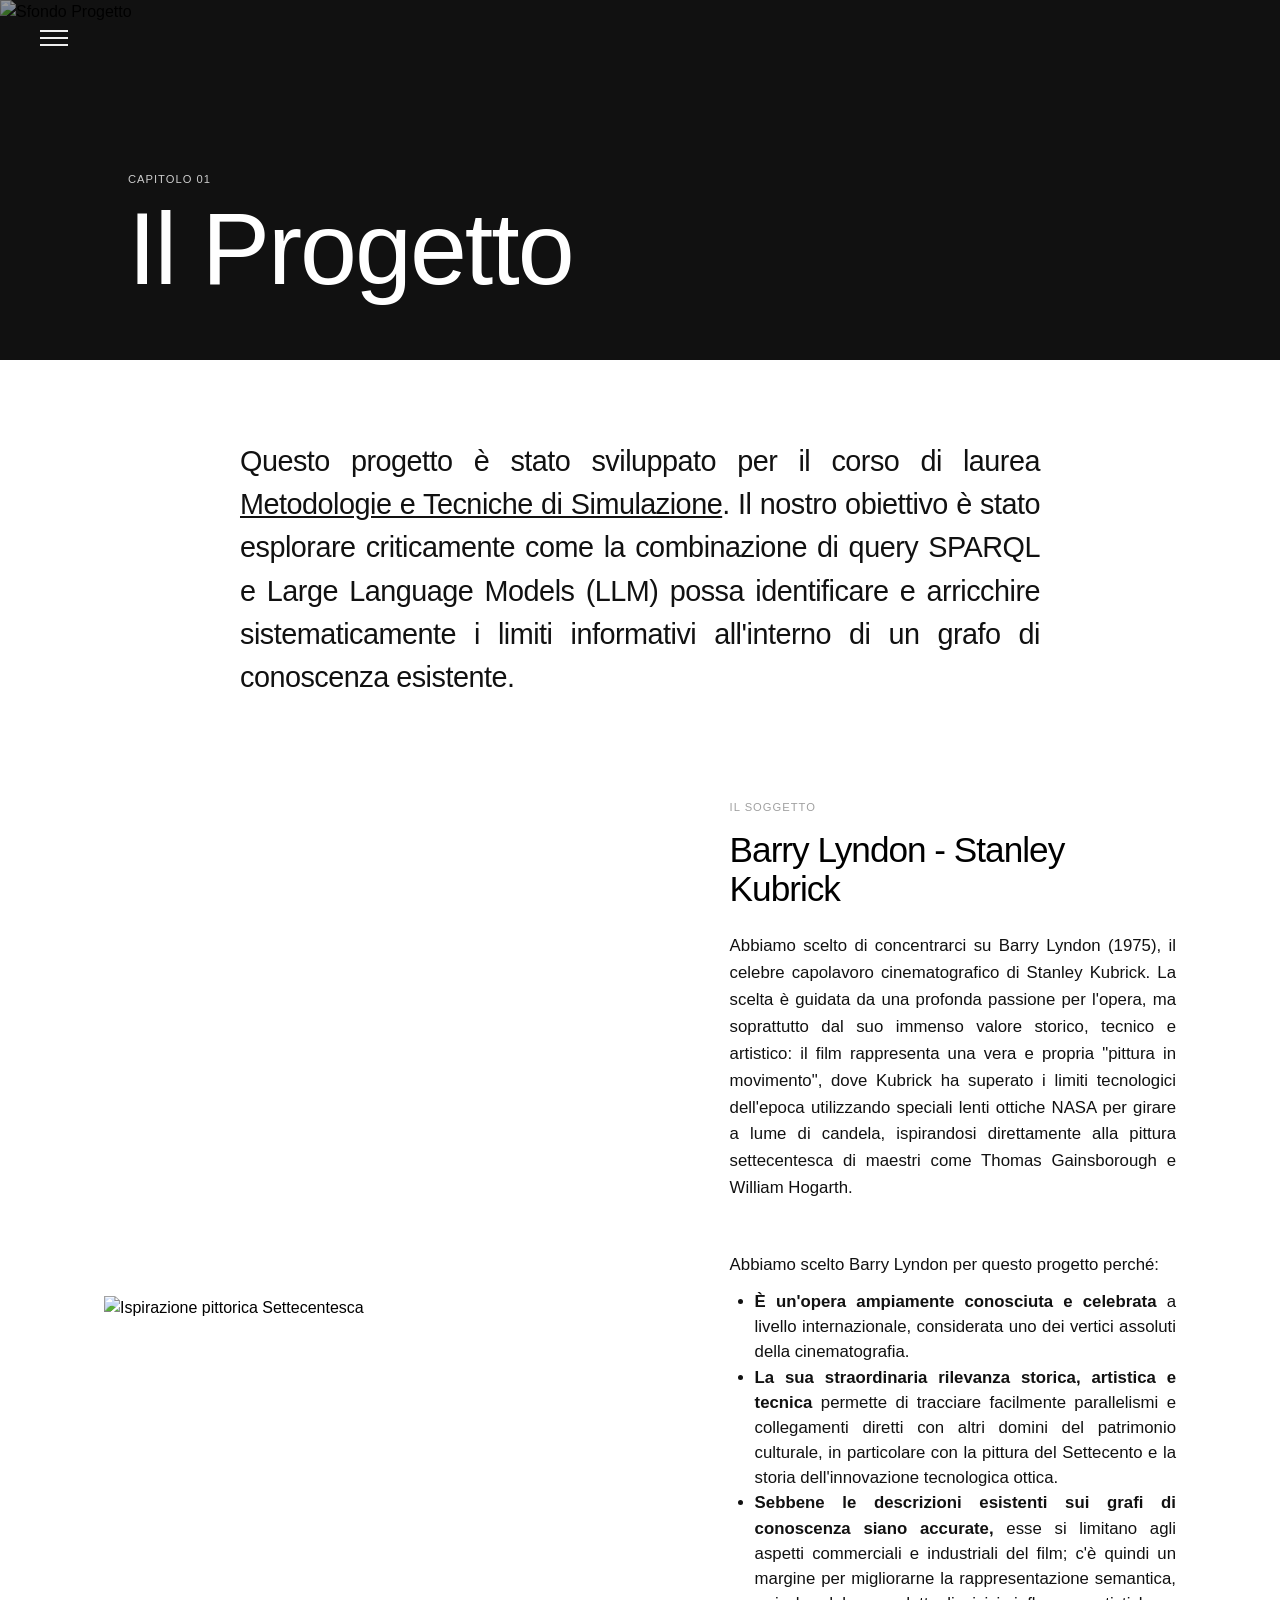
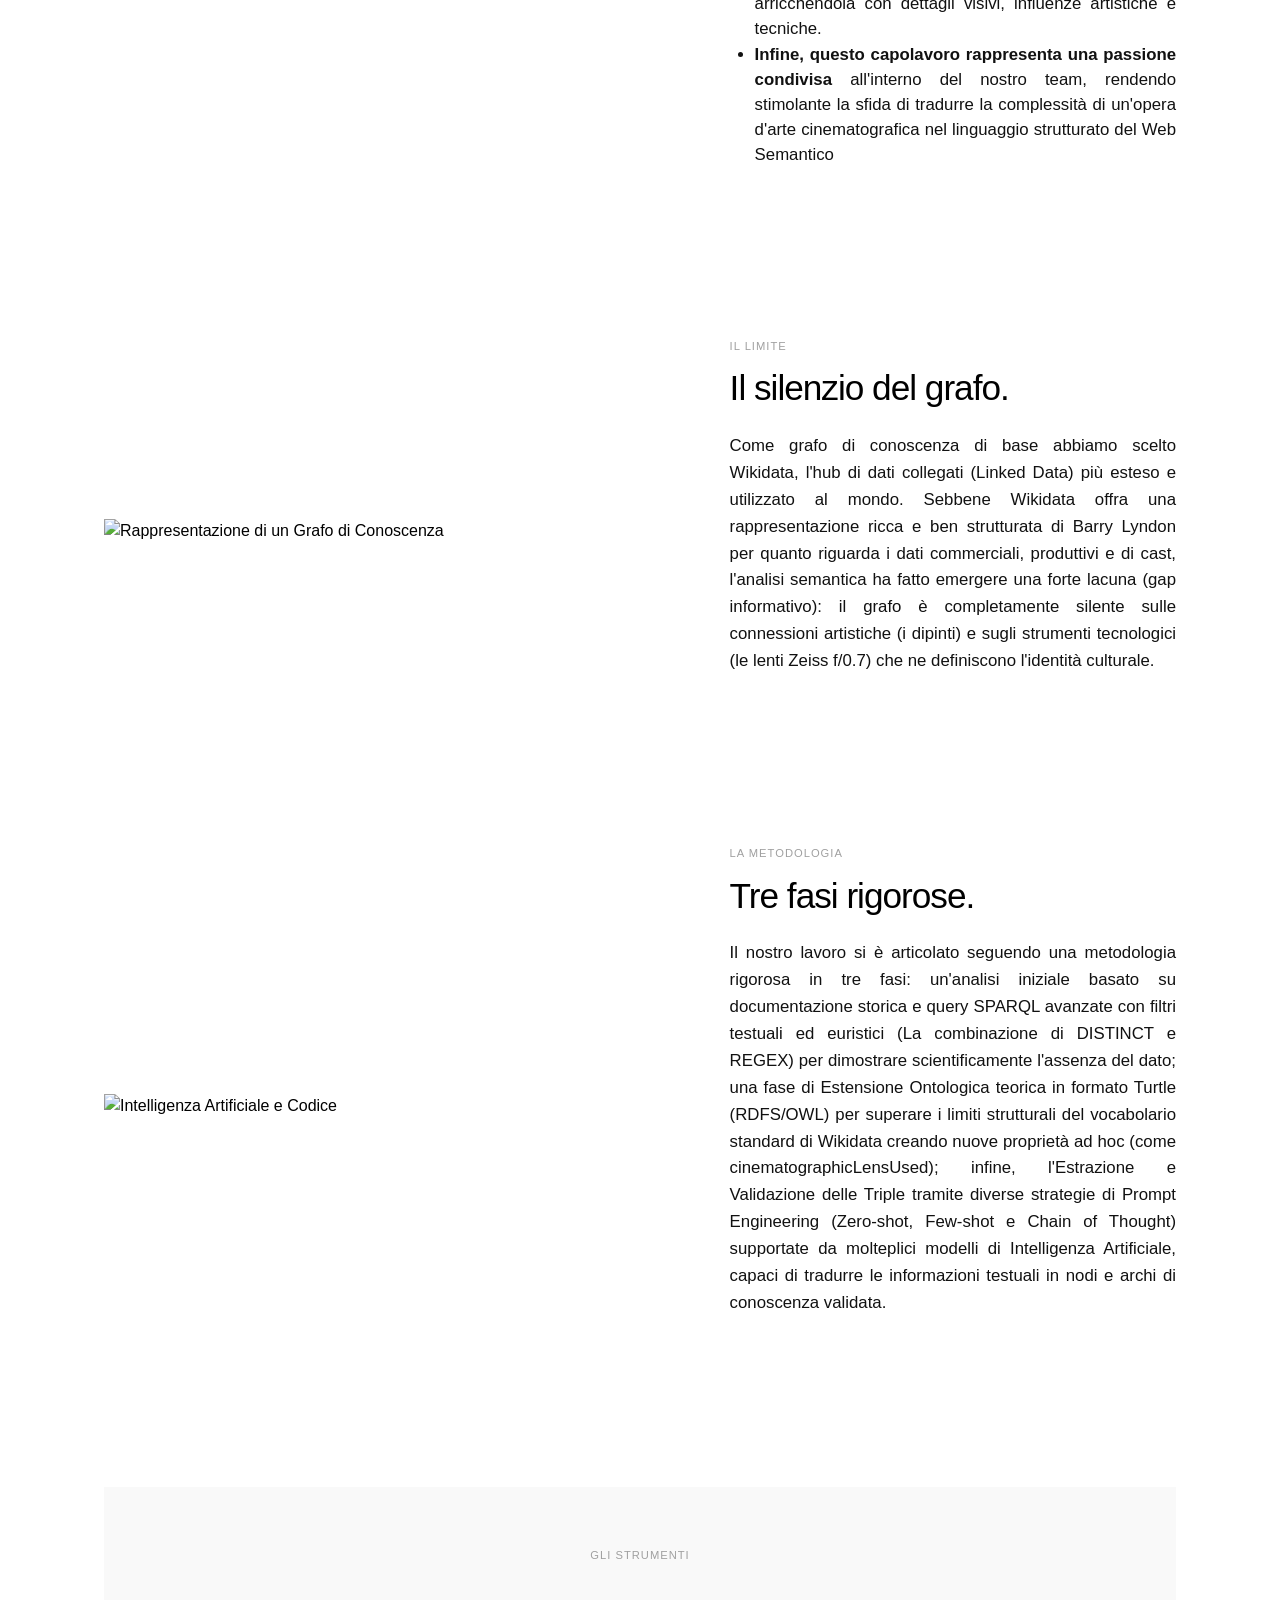
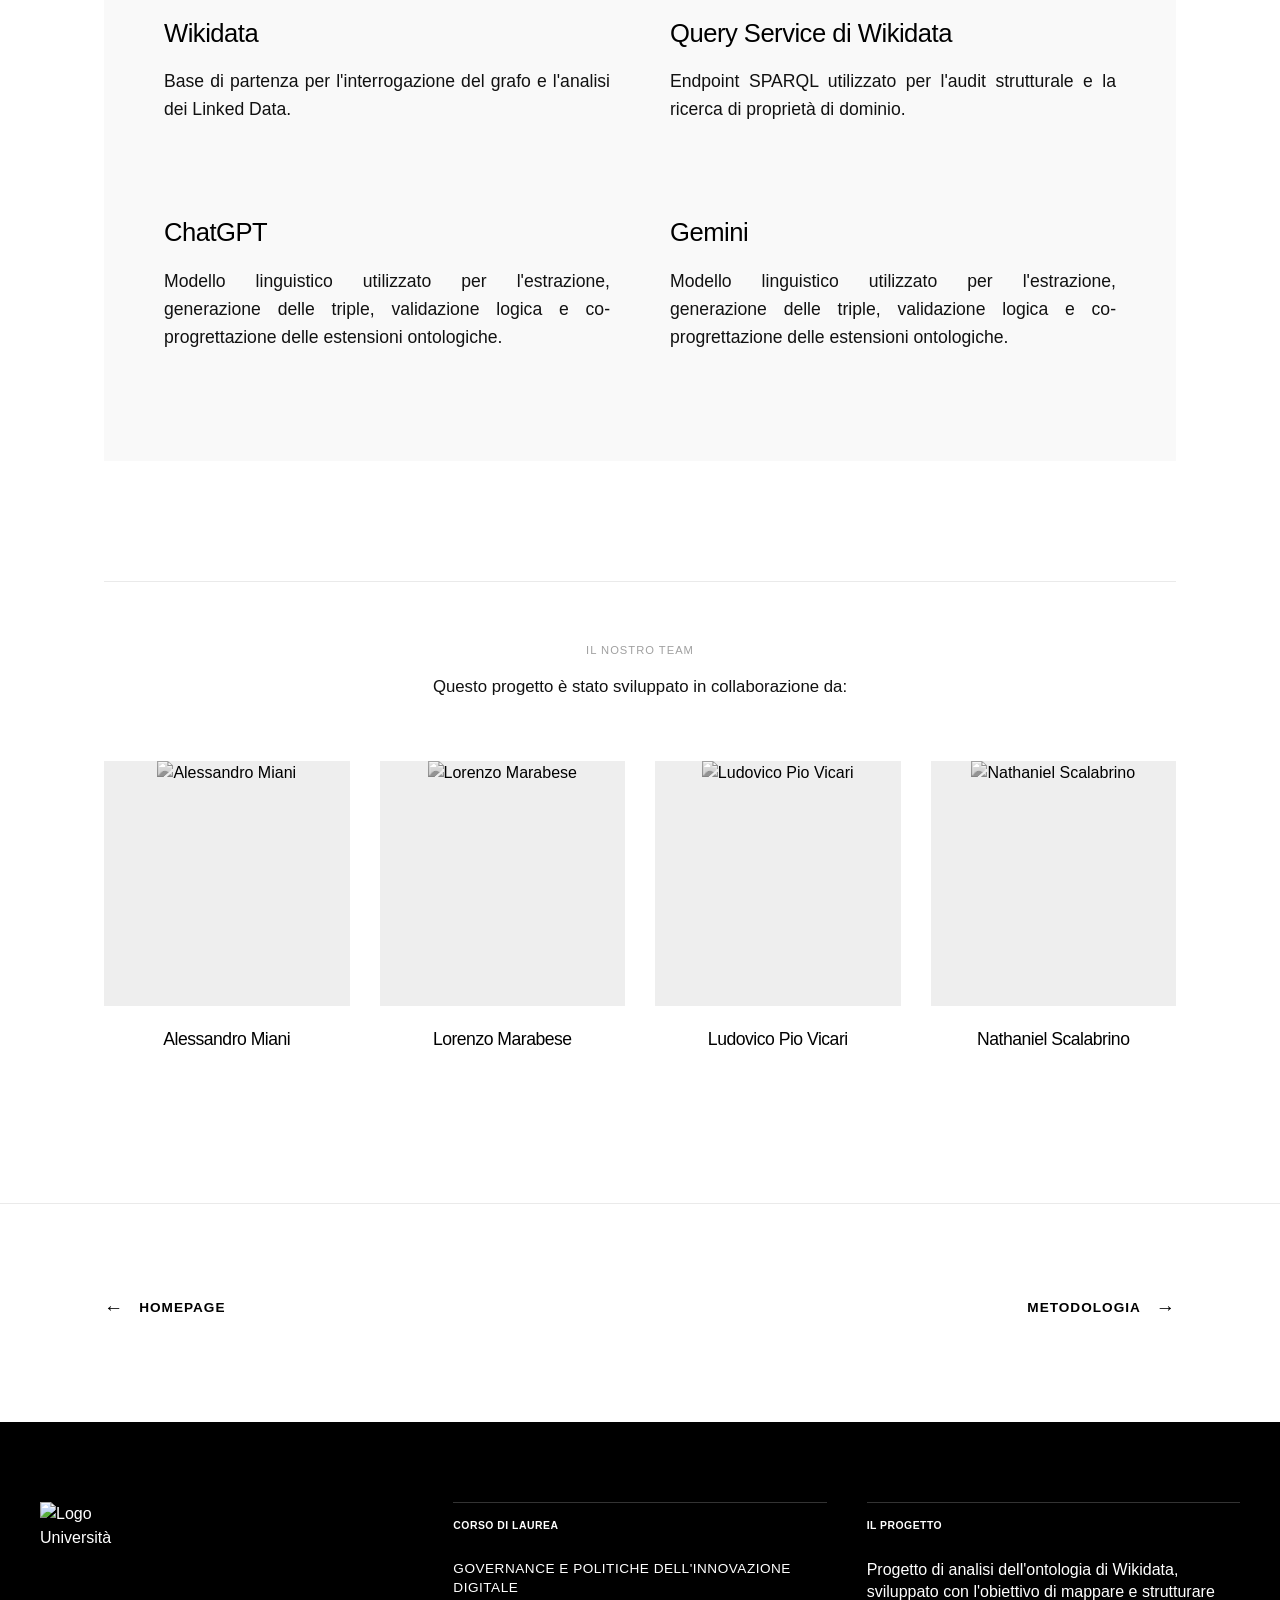
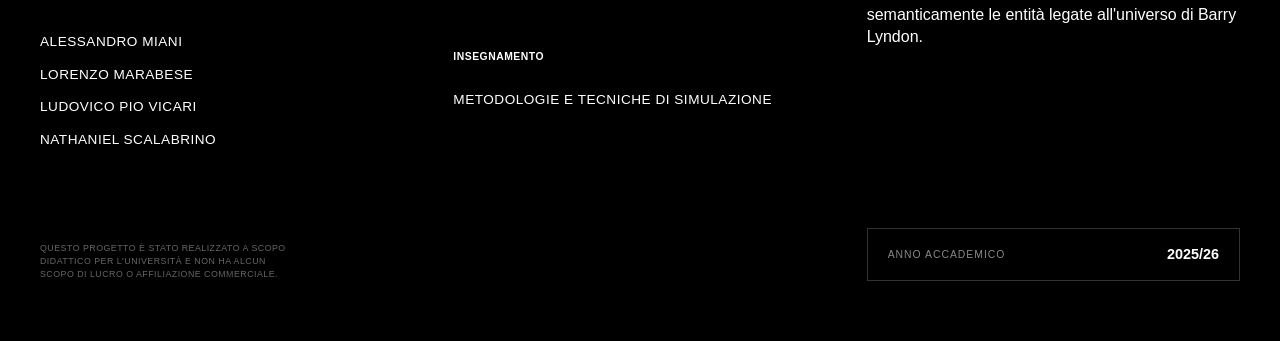
==== il-progetto.html @ 14cf61d0 "Add files via upload" ====
<!DOCTYPE html>
<html lang="it">
<head>
    <meta charset="UTF-8">
    <meta name="viewport" content="width=device-width, initial-scale=1.0">
    <title>Il Progetto - Barry Lyndon</title>
    <link rel="stylesheet" href="style.css">
</head>
<body>

    <header class="site-header">
        <button id="menu-toggle" class="menu-btn" aria-label="Apri Menu">
            <div class="hamburger">
                <span></span><span></span><span></span>
            </div>
            <span class="menu-text"></span>
        </button>
    </header>

    <div id="side-menu" class="side-nav">
        <nav>
            <ul>
                <li><a href="index.html">Home</a></li>
                <li><a href="il-progetto.html">Il Progetto</a></li>
                <li><a href="metodologia.html">Metodologia</a></li>
                <li><a href="estrazione.html">Estrazione dati con SPARQL</a></li>
                <li><a href="lacune.html">Individuazione Lacune</a></li>
                <li><a href="migliorie.html">Migliorie Proposte</a></li>
                <li><a href="llm.html">LLM - Prompt e Confronti</a></li>
                <li><a href="conclusioni.html">Sfide Affrontate</a></li>
            </ul>
        </nav>
    </div>
    <div id="menu-overlay" class="overlay"></div>

    <main class="editorial-page">
        
        <div class="title-banner fade-on-scroll">
            <img src="img/sfondo2.jpg" class="banner-img" alt="Sfondo Progetto">
            <div class="banner-overlay">
                <span class="label banner-label">CAPITOLO 01</span>
                <h1 class="banner-title">Il Progetto</h1>
            </div>
        </div>

        <div class="notes-wrapper">
            
            <div class="notes-text-center fade-on-scroll">
                <p class="synopsis-text lead-text">
                    Questo progetto è stato sviluppato per il corso di laurea <u>Metodologie e Tecniche di Simulazione</u>. Il nostro obiettivo è stato esplorare criticamente come la combinazione di query SPARQL e Large Language Models (LLM) possa identificare e arricchire sistematicamente i limiti informativi all'interno di un grafo di conoscenza esistente.
                </p>
            </div>

            <div class="notes-grid fade-on-scroll">
                <div class="notes-media">
                    <img src="img/cover1.jpg" alt="Ispirazione pittorica Settecentesca">
                </div>
                <div class="notes-text">
                    <span class="label">IL SOGGETTO</span>
                    <h2 class="notes-heading">Barry Lyndon - Stanley Kubrick</h2>
                    <p class="synopsis-text">
                        Abbiamo scelto di concentrarci su Barry Lyndon (1975), il celebre capolavoro cinematografico di Stanley Kubrick. La scelta è guidata da una profonda passione per l'opera, ma soprattutto dal suo immenso valore storico, tecnico e artistico: il film rappresenta una vera e propria "pittura in movimento", dove Kubrick ha superato i limiti tecnologici dell'epoca utilizzando speciali lenti ottiche NASA per girare a lume di candela, ispirandosi direttamente alla pittura settecentesca di maestri come Thomas Gainsborough e William Hogarth.
                    </p>
                    
                    <p class="synopsis-text" style="margin-top: 30px; margin-bottom: 0;">
                        Abbiamo scelto Barry Lyndon per questo progetto perché:
                    </p>
                    <div class="synopsis-text">
                        <ul style="padding-left: 25px; margin-top: 10px;">
                            <li style="margin-bottom: 0px;"><strong>È un'opera ampiamente conosciuta e celebrata</strong> a livello internazionale, considerata uno dei vertici assoluti della cinematografia.</li>
                            <li style="margin-bottom: 0px;"><strong>La sua straordinaria rilevanza storica, artistica e tecnica</strong> permette di tracciare facilmente parallelismi e collegamenti diretti con altri domini del patrimonio culturale, in particolare con la pittura del Settecento e la storia dell'innovazione tecnologica ottica.</li>
                            
                            <li style="margin-bottom: 0px;"><strong>Sebbene le descrizioni esistenti sui grafi di conoscenza siano accurate,</strong> esse si limitano agli aspetti commerciali e industriali del film; c'è quindi un margine per migliorarne la rappresentazione semantica, arricchendola con dettagli visivi, influenze artistiche e tecniche.</li>
                            
                            <li style="margin-bottom: 0;"><strong>Infine, questo capolavoro rappresenta una passione condivisa</strong> all'interno del nostro team, rendendo stimolante la sfida di tradurre la complessità di un'opera d'arte cinematografica nel linguaggio strutturato del Web Semantico</li>
                        </ul>
                    </div>
                </div>
            </div>

            <div class="notes-grid inverted fade-on-scroll">
                <div class="notes-text">
                    <span class="label">IL LIMITE</span>
                    <h2 class="notes-heading">Il silenzio del grafo.</h2>
                    <p class="synopsis-text">
                        Come grafo di conoscenza di base abbiamo scelto Wikidata, l'hub di dati collegati (Linked Data) più esteso e utilizzato al mondo. Sebbene Wikidata offra una rappresentazione ricca e ben strutturata di Barry Lyndon per quanto riguarda i dati commerciali, produttivi e di cast, l'analisi semantica ha fatto emergere una forte lacuna (gap informativo): il grafo è completamente silente sulle connessioni artistiche (i dipinti) e sugli strumenti tecnologici (le lenti Zeiss f/0.7) che ne definiscono l'identità culturale.
                    </p>
                </div>
                <div class="notes-media">
                    <img src="img/img5.jpg" alt="Rappresentazione di un Grafo di Conoscenza">
                </div>
            </div>

            <div class="notes-grid fade-on-scroll">
                <div class="notes-media">
                    <img src="img/img7.jpg" alt="Intelligenza Artificiale e Codice">
                </div>
                <div class="notes-text">
                    <span class="label">LA METODOLOGIA</span>
                    <h2 class="notes-heading">Tre fasi rigorose.</h2>
                    <p class="synopsis-text">
                        Il nostro lavoro si è articolato seguendo una metodologia rigorosa in tre fasi: un'analisi iniziale basato su documentazione storica e query SPARQL avanzate con filtri testuali ed euristici (La combinazione di DISTINCT e REGEX) per dimostrare scientificamente l'assenza del dato; una fase di Estensione Ontologica teorica in formato Turtle (RDFS/OWL) per superare i limiti strutturali del vocabolario standard di Wikidata creando nuove proprietà ad hoc (come cinematographicLensUsed); infine, l'Estrazione e Validazione delle Triple tramite diverse strategie di Prompt Engineering (Zero-shot, Few-shot e Chain of Thought) supportate da molteplici modelli di Intelligenza Artificiale, capaci di tradurre le informazioni testuali in nodi e archi di conoscenza validata.
                    </p>
                </div>
            </div>

            <div class="tools-section fade-on-scroll">
                <span class="label" style="text-align: center;">GLI STRUMENTI</span>
                <div class="tools-grid">
                    <div class="tool-item">
                        <h3 class="tool-title">Wikidata</h3>
                        <p class="synopsis-text" style="font-size: 1.1rem;">Base di partenza per l'interrogazione del grafo e l'analisi dei Linked Data.</p>
                    </div>
                    <div class="tool-item">
                        <h3 class="tool-title">Query Service di Wikidata</h3>
                        <p class="synopsis-text" style="font-size: 1.1rem;">Endpoint SPARQL utilizzato per l'audit strutturale e la ricerca di proprietà di dominio.</p>
                    </div>
                    <div class="tool-item">
                        <h3 class="tool-title">ChatGPT</h3>
                        <p class="synopsis-text" style="font-size: 1.1rem;">Modello linguistico utilizzato per l'estrazione, generazione delle triple, validazione logica e co-progrettazione delle estensioni ontologiche. </p>
                    </div>
                    <div class="tool-item">
                        <h3 class="tool-title">Gemini</h3>
                        <p class="synopsis-text" style="font-size: 1.1rem;">Modello linguistico utilizzato per l'estrazione, generazione delle triple, validazione logica e co-progrettazione delle estensioni ontologiche.</p>
                    </div>
                </div>
            </div>

            <div class="team-section fade-on-scroll">
                <hr class="divider" style="margin-bottom: 60px;">
                <span class="label" style="text-align: center;">IL NOSTRO TEAM</span>
                <p class="synopsis-text" style="text-align: center; margin-bottom: 60px;">Questo progetto è stato sviluppato in collaborazione da:</p>
                
                <div class="team-grid">
                    <div class="team-member">
                        <div class="member-img-wrapper">
                            <img src="img/faccia1.jpg" alt="Alessandro Miani">
                        </div>
                        <h4 class="member-name">Alessandro Miani</h4>
                    </div>
                    
                    <div class="team-member">
                        <div class="member-img-wrapper">
                            <img src="img/faccia2.jpg" alt="Lorenzo Marabese">
                        </div>
                        <h4 class="member-name">Lorenzo Marabese</h4>
                    </div>

                    <div class="team-member">
                        <div class="member-img-wrapper">
                            <img src="img/faccia3.jpg" alt="Ludovico Pio Vicari">
                        </div>
                        <h4 class="member-name">Ludovico Pio Vicari</h4>
                    </div>

                    <div class="team-member">
                        <div class="member-img-wrapper">
                            <img src="img/faccia4.jpg" alt="Nathaniel Scalabrino">
                        </div>
                        <h4 class="member-name">Nathaniel Scalabrino</h4>
                    </div>
                </div>
            </div>

        </div> <hr class="divider">
        <div class="pagination-container fade-on-scroll" style="max-width: 1200px; margin: 0 auto; padding: 40px 5%;">
            <a href="index.html" class="nav-btn prev-btn">
                <span class="arrow">&#8592;</span> HOMEPAGE
            </a>
            <a href="metodologia.html" class="nav-btn next-btn">
                METODOLOGIA <span class="arrow">&#8594;</span>
            </a>
        </div>
    </main>

    <footer class="site-footer">
        <div class="footer-container">
            
            <div class="footer-col col-names">
                
                <img src="img/logo2.png" alt="Logo Università" class="footer-logo">
                <ul class="footer-list">
                    <li>Alessandro Miani </li>
                    <li>Lorenzo Marabese</li>
                    <li>Ludovico Pio Vicari</li>
                    <li>Nathaniel Scalabrino</li>
                </ul>
                
                <div class="footer-legal">
                    QUESTO PROGETTO È STATO REALIZZATO A SCOPO<br>
                    DIDATTICO PER L'UNIVERSITÀ E NON HA ALCUN<br>
                    SCOPO DI LUCRO O AFFILIAZIONE COMMERCIALE.
                </div>
            </div>

            <div class="footer-col bordered-col">
                <span class="footer-label">CORSO DI LAUREA</span>
                <ul class="footer-list secondary-list">
                    <li>GOVERNANCE E POLITICHE DELL'INNOVAZIONE DIGITALE</li>
                </ul>
                
                <div class="footer-spacer"></div>

                <span class="footer-label">INSEGNAMENTO</span>
                <ul class="footer-list secondary-list">
                    <li>METODOLOGIE E TECNICHE DI SIMULAZIONE</li>
                </ul>
            </div>

            <div class="footer-col bordered-col">
                <span class="footer-label">IL PROGETTO</span>
                <p class="footer-text">
                    Progetto di analisi dell'ontologia di Wikidata, sviluppato con l'obiettivo di mappare e strutturare semanticamente le entità legate all'universo di Barry Lyndon.
                </p>
                
                <div class="year-box">
                    <span class="year-label">ANNO ACCADEMICO</span>
                    <span class="year-value">2025/26</span>
                </div>
            </div>

        </div>
    </footer>

    <script src="script.js"></script>
</body>
</html>
---- style.css ----
/* Reset e Base */
* {
    margin: 0;
    padding: 0;
    box-sizing: border-box;
}

body {
    font-family: 'Helvetica Neue', Helvetica, Arial, sans-serif;
    background-color: #ffffff;
    color: #000000;
    line-height: 1.5;
    overflow-x: hidden;
}

/* Header & Menu Button */
.site-header {
    position: fixed;
    top: 0;
    left: 0; /* Posizionato a sinistra */
    width: 100%;
    padding: 30px 40px;
    display: flex;
    justify-content: flex-start; /* Allinea a sinistra */
    align-items: center;
    z-index: 1000;
    mix-blend-mode: difference; /* Rende il menù leggibile sopra l'immagine (diventa bianco/nero a contrasto) */
}

/* Stile Bottone Menu */
.menu-btn {
    background: none;
    border: none;
    cursor: pointer;
    display: flex;
    align-items: center;
    gap: 12px;
    color: #fff;
    z-index: 1001;
    font-family: inherit;
}

.menu-text {
    font-size: 0.95rem;
    font-weight: 600;
    letter-spacing: 0.5px;
    text-transform: uppercase;
}

.hamburger {
    display: flex;
    flex-direction: column;
    gap: 5px;
}

.hamburger span {
    display: block;
    width: 28px;
    height: 2px;
    background-color: #fff;
    transition: 0.3s ease;
}

/* Menu Animato Attivo - Trasforma in X e cambia colore */
.menu-btn.active .hamburger span:nth-child(1) {
    transform: translateY(7px) rotate(45deg);
}
.menu-btn.active .hamburger span:nth-child(2) {
    opacity: 0;
}
.menu-btn.active .hamburger span:nth-child(3) {
    transform: translateY(-7px) rotate(-45deg);
}

.menu-close-btn {
    background: none;
    border: none;
    color: #ffffff;
    font-size: 0.75rem;
    font-weight: 500;
    letter-spacing: 1.5px;
    display: flex;
    align-items: center;
    gap: 15px;
    cursor: pointer;
    margin-bottom: 60px; /* Spazio tra il bottone e i link */
    padding: 0;
}

.x-icon {
    font-size: 1.5rem;
    font-weight: 200; /* Icona sottile */
}

/* Navigazione Laterale (Sidebar Animata da Sinistra) */
.side-nav {
    position: fixed;
    top: 0;
    left: -100%; /* Partiamo da fuori schermo a sinistra */
    width: 600px; /* Un po' più largo per ospitare il testo grande */
    max-width: 100%;
    height: 100vh;
    background-color: #000000; /* Sfondo Nero */
    z-index: 999;
    padding: 60px 50px;
    transition: left 0.5s cubic-bezier(0.77, 0, 0.175, 1);
    display: flex;
    flex-direction: column;
}

.side-nav.open {
    left: 0;
}

.side-nav ul {
    list-style: none;
    padding: 0;
    margin: 0;
}

/* Testo Gigante del Menù */
.side-nav li {
    margin-bottom: 0px; /* Nessun margine, testi attaccati */
}

.side-nav a {
    color: #ffffff;
    text-decoration: none;
    font-size: clamp(2rem, 5vw, 4rem); /* Testo enorme che si adatta allo schermo */
    font-weight: 500;
    line-height: 1.05; /* Interlinea strettissima */
    letter-spacing: -2px; /* Lettere molto vicine */
    transition: color 0.3s;
    display: block;
}

.side-nav a:hover {
    color: #555555; /* Diventa grigio al passaggio del mouse */
}

.overlay {
    position: fixed;
    top: 0;
    left: 0;
    width: 100%;
    height: 100vh;
    background: rgba(0,0,0,0.4);
    z-index: 998;
    opacity: 0;
    visibility: hidden;
    transition: opacity 0.4s ease;
}

.overlay.active {
    opacity: 1;
    visibility: visible;
}

/* Hero Section (Ridotta all'85% per far intravedere il contenuto sotto) */
.hero {
    position: relative;
    width: 100%;
    height: 85vh; /* NON a schermo intero */
    background-color: #111; /* Sfondo scuro temporaneo in caso di caricamento img */
}

.hero img {
    width: 100%;
    height: 100%;
    object-fit: cover;
    object-position: center;
    display: block;
}

/* Grande Titolo sull'Immagine */
.hero-title {
    position: absolute;
    bottom: 40px;
    left: 40px;
    color: #ffffff;
    font-size: clamp(3rem, 5vw, 5.5rem); /* Testo grande e responsivo */
    font-weight: 500;
    line-height: 1.05;
    letter-spacing: -1.5px;
    max-width: 800px;
    z-index: 10;
    text-shadow: 0 4px 12px rgba(0, 0, 0, 0.3); /* Leggera ombra per separarlo dall'immagine */
}

/* L'immagine di sfondo della Hero */
.hero-bg {
    width: 100%;
    height: 100%;
    object-fit: cover;
}

/* Contenitore Principale */
.content-wrapper {
    max-width: 100%; /* Prima era 1200px */
    padding: 100px 5%; /* Usa una percentuale per adattarsi ai monitor grandi */
    margin: 0;
}

/* Griglia layout */
.info-grid-top, .info-grid-bottom {
    display: flex;
    justify-content: space-between;
    gap: 60px; /* Previene che i testi si tocchino stringendo la finestra */
}

.column-left {
    width: 25%;
}

.column-right {
    width: 70%;
}

/* Tipografia specifica */
.label {
    display: block;
    font-size: 0.7rem;
    color: #a0a0a0; /* Grigio chiaro come A24 */
    text-transform: uppercase;
    letter-spacing: 1px;
    margin-bottom: 15px;
    font-weight: 500;
}

/* I titoli grandi (I nomi, l'anno, ecc.) */
.value {
    font-size: 2.8rem; /* Molto più grande */
    font-weight: 500;
    letter-spacing: -1.5px; /* Avvicina le lettere per un effetto più elegante */
    line-height: 1.15;
    margin-bottom: 60px;
    color: #000;
}

.empty-label-space {
    padding-top: 22px;
}

/* Divisore */
.divider {
    border: 0;
    height: 1px;
    background-color: #eaeaea;
    margin: 10px 0 50px 0;
}

/* Parte Inferiore */
.links-column a {
    display: block;
    color: #000;
    text-decoration: none;
    font-size: 0.75rem;
    font-weight: 600;
    text-transform: uppercase;
    margin-bottom: 12px;
    letter-spacing: 0.5px;
}

.links-column a:hover {
    text-decoration: underline;
}

.synopsis-text {
    font-size: 1.05rem;
    line-height: 1.6;
    margin-bottom: 50px;
    color: #111;
    text-align: justify;
}

.awards-block {
    margin-top: 30px;
}

.awards-text {
    font-size: 1.1rem;
    line-height: 1.5;
}

/* Responsive per schermi piccoli */
@media (max-width: 768px) {
    .info-grid-top, .info-grid-bottom {
        flex-direction: column;
    }
    .column-left, .column-right {
        width: 100%;
    }
    .side-nav {
        /* Al posto di left: -100%; usa questo: */
        left: -120%; 
    }
    
    /* Ricordati che quando si apre deve tornare a 0: */
    .side-nav.open {
        left: 0;
    }
    .site-header {
        padding: 20px;
    }
    .hero-title {
        font-size: 2.5rem;
        bottom: 20px;
        left: 20px;
    }
    .content-wrapper {
        padding: 40px 20px;
    }
}

/* =========================================
   FOOTER (STILE A24 SCURO)
   ========================================= */

.site-footer {
    background-color: #000000;
    color: #ffffff;
    padding: 80px 40px 60px 40px;
    font-family: 'Helvetica Neue', Helvetica, Arial, sans-serif;
    margin-top: 60px; /* Spazio dal contenuto precedente */
}

.footer-container {
    max-width: 1200px;
    margin: 0 auto;
    display: grid;
    grid-template-columns: 1fr 1fr 1fr;
    gap: 40px; /* Spazio tra le colonne */
}

.footer-col {
    display: flex;
    flex-direction: column;
}

/* La linea grigia in alto per le colonne 2 e 3 */
.bordered-col {
    border-top: 1px solid #333333; 
    padding-top: 15px;
}

.footer-label {
    font-size: 0.65rem;
    color: #ffffff;
    text-transform: uppercase;
    letter-spacing: 0.5px;
    font-weight: 600;
    margin-bottom: 25px;
    display: block;
}

.footer-list {
    list-style: none;
    padding: 0;
    margin: 0;
}

.footer-list li {
    margin-bottom: 12px;
    font-size: 0.85rem;
    color: #ffffff;
    text-transform: uppercase;
    letter-spacing: 0.5px;
}

.footer-list.secondary-list li {
    line-height: 1.4; /* Per i titoli dei corsi che vanno a capo */
}

.footer-spacer {
    height: 40px; /* Ricrea il vuoto a metà colonna centrale */
}

.footer-text {
    font-size: 1rem;
    line-height: 1.4;
    color: #ffffff;
    margin-bottom: 30px;
}

/* Replicare visivamente l'ingombro del blocco email senza metterci un form vero */
.year-box {
    border: 1px solid #333333;
    display: flex;
    justify-content: space-between;
    align-items: center;
    padding: 15px 20px;
    margin-top: auto; /* Lo spinge in basso se c'è spazio */
}

.year-label {
    font-size: 0.65rem;
    color: #888888;
    letter-spacing: 1px;
}

.year-value {
    font-size: 0.9rem;
    font-weight: 600;
}

/* Testo microscopico in basso a sinistra */
.footer-legal {
    margin-top: auto; 
    padding-top: 80px;
    font-size: 0.55rem;
    color: #666666;
    line-height: 1.5;
    letter-spacing: 0.5px;
}

/* Responsive per schermi piccoli (si impila tutto) */
@media (max-width: 768px) {
    .footer-container {
        grid-template-columns: 1fr;
        gap: 60px;
    }
    
    .footer-legal {
        padding-top: 40px;
        order: 3; /* Spinge il testo legale alla fine di tutto su mobile */
    }
    
    .col-names {
        display: flex;
        flex-direction: column;
    }
}

/* =========================================
   LOGHI (HEADER E FOOTER)
   ========================================= */

/* Logo centrato nell'header */
.header-logo-link {
    position: absolute;
    top: 40px;
    left: 50%;
    transform: translateX(-50%);
    display: block;
    z-index: 1001;
}

.header-logo {
    height: 130px; /* Modifica questo valore per ingrandire/rimpicciolire il logo in alto */
    width: auto;
    display: block;
}

/* Logo nella prima colonna del footer */
.footer-logo {
    height: 90px; /* Modifica questo valore per ingrandire/rimpicciolire il logo nel footer */
    width: 90px;
    margin-bottom: 40px; /* Spazio tra il logo e l'elenco dei nomi */
    display: block;
}

/* Responsive per centrare il logo del footer sui dispositivi mobili */
@media (max-width: 768px) {
    .content-wrapper {
        padding: 60px 20px;
    }
    
    .column-left, .column-right {
        width: 100%;
    }
    
    .value {
        font-size: 2rem; /* Leggermente ridotto su mobile per non sbordare */
        margin-bottom: 40px;
    }
    
    .synopsis-text {
        font-size: 1.15rem;
    }
}

.logo-semplice {
    position: absolute !important;
    top: 40px !important;
    left: 50% !important;
    transform: translateX(-50%) !important;
    height: 180px !important; /* Fissa l'altezza */
    width: auto !important; /* IMPEDISCE che diventi largo quanto lo schermo */
    max-width: 250px !important; /* Un limite di sicurezza extra */
    object-fit: contain !important; /* Mantiene le proporzioni perfette */
    z-index: 1000 !important;
}

/* =========================================
   GALLERIA IMMAGINI (COLONNA SINISTRA)
   ========================================= */

.links-container {
    margin-bottom: 60px; /* Spazio netto tra i link e la prima immagine */
}

.left-gallery {
    display: flex;
    flex-direction: column;
    gap: 20px; /* Spazio verticale tra un'immagine e l'altra */
}

.left-gallery img {
    width: 100%; /* Occupa tutta la larghezza del suo contenitore (il 30% della pagina) */
    height: auto; /* Mantiene le proporzioni corrette */
    display: block;
    
    /* Effetto A24 opzionale: immagini in scala di grigi che si colorano al passaggio del mouse */
    filter: grayscale(100%);
    transition: filter 0.4s ease;
}

.left-gallery img:hover {
    filter: grayscale(0%);
}

/* Specifico per il testo della lista numerata dentro la colonna destra */
.synopsis-text ol {
    margin-top: 25px;
    padding-left: 30px;
}

.synopsis-text li {
    margin-bottom: 25px;
    line-height: 1.5;
}

/* =========================================
   PAGINE INTERNE (LAYOUT EDITORIALE)
   ========================================= */

.editorial-page {
    padding-top: 0px; /* Spazio extra in alto per l'header senza foto */
}

.page-header {
    margin-bottom: 40px;
}

.page-title {
    font-size: 5rem;
    font-weight: 500;
    letter-spacing: -2px;
    line-height: 1;
    margin-top: 10px;
}

.editorial-grid {
    display: flex;
    justify-content: space-between;
    gap: 80px;
    margin-top: 60px;
    margin-bottom: 100px;
}

/* Colonna sinistra con titolo che resta incollato mentre scorri */
.editorial-left {
    width: 35%;
    position: relative;
}

.sticky-title {
    position: sticky;
    top: 150px; 
    font-size: 2.2rem;
    line-height: 1.15;
    font-weight: 500;
    letter-spacing: -1px;
    color: #000;
}

/* Colonna destra col testo (riutilizza le classi già fatte) */
.editorial-right {
    width: 60%;
}

/* Citazione d'impatto */
.pull-quote {
    font-size: 2.2rem;
    line-height: 1.2;
    font-weight: 500;
    letter-spacing: -1.5px;
    margin: 60px 0;
    color: #000;
}

/* =========================================
   BOTTONI PRECEDENTE / SUCCESSIVO
   ========================================= */

.pagination-container {
    display: flex;
    justify-content: space-between;
    align-items: center;
    padding: 20px 0 60px 0;
}

.pagination-container.single-next {
    justify-content: flex-end; /* Sposta il bottone a destra se c'è solo "Next" */
}

.nav-btn {
    display: flex;
    align-items: center;
    gap: 15px;
    font-size: 0.85rem;
    font-weight: 600;
    text-transform: uppercase;
    letter-spacing: 1px;
    color: #000;
    text-decoration: none;
    transition: transform 0.3s ease, color 0.3s ease;
}

.nav-btn:hover {
    color: #888;
}

.prev-btn:hover {
    transform: translateX(-8px);
}

.next-btn:hover {
    transform: translateX(8px);
}

.arrow {
    font-size: 1.2rem;
}

/* Responsive */
@media (max-width: 768px) {
    .side-nav {
        width: 80%; /* Su mobile il menu prende tutto lo schermo */
        padding: 40px 20px;
    }
    .sticky-title {
        position: static; /* Disattiva lo sticky su mobile */
        margin-bottom: 30px;
    }
}

/* =========================================
   PAGINA "IL PROGETTO" (STILE A24 NOTES)
   ========================================= */

/* Il Banner Superiore con il Titolo */
.title-banner {
    position: relative;
    width: 100%;
    height: 40vh; /* Altezza del rettangolo superiore (modificabile) */
    background-color: #111;
    display: flex;
    align-items: flex-end;
    overflow: hidden;
}

.banner-img {
    position: absolute;
    top: 0; left: 0;
    width: 100%;
    height: 100%;
    object-fit: cover;
    filter: brightness(0.6); /* Scurisce l'immagine per far leggere il testo */
}

.banner-overlay {
    position: relative;
    z-index: 2;
    padding: 60px 10%; /* Spazio dai bordi */
}

.banner-label {
    color: #ccc; /* Etichetta grigio chiaro */
    margin-bottom: 10px;
}

.banner-title {
    color: #fff;
    font-size: clamp(4rem, 8vw, 7rem); /* Titolo gigante e responsivo */
    font-family: 'Helvetica Neue', Helvetica, Arial, sans-serif;
    font-weight: 500;
    letter-spacing: -2px;
    line-height: 1;
    margin: 0;
}

/* Contenitore degli articoli sotto */
.notes-wrapper {
    max-width: 1200px;
    margin: 0 auto;
    padding: 80px 5%;
}

/* Testo centrale introduttivo */
.notes-text-center {
    max-width: 800px;
    margin: 0 auto 100px auto;
    text-align: center;
}

.lead-text {
    font-size: 1.8rem; /* Più grande del testo normale */
    line-height: 1.5;
    font-weight: 400;
    letter-spacing: -0.5px;
}

/* Griglia Immagine-Testo (stile scacchiera) */
.notes-grid {
    display: flex;
    align-items: center;
    gap: 80px;
    margin-bottom: 120px;
}

.notes-grid.inverted {
    flex-direction: row-reverse; /* Inverte l'ordine: testo a sx, immagine a dx */
}

.notes-media {
    width: 55%; /* L'immagine prende più spazio */
}

.notes-media img {
    width: 100%;
    height: auto;
    display: block;
}

.notes-text {
    width: 45%;
}

.notes-heading {
    font-size: 2.2rem;
    font-weight: 500;
    line-height: 1.1;
    letter-spacing: -1px;
    margin-bottom: 25px;
}

/* Citazione */
.notes-quote {
    max-width: 900px;
    margin: 0 auto 120px auto;
}

/* =========================================
   ANIMAZIONI DI SCORRIMENTO (FADE-IN)
   ========================================= */

.fade-on-scroll {
    opacity: 0;
    transform: translateY(40px); /* Parte leggermente spostato verso il basso */
    transition: opacity 0.8s cubic-bezier(0.25, 1, 0.5, 1), transform 0.8s cubic-bezier(0.25, 1, 0.5, 1);
}

.fade-on-scroll.is-visible {
    opacity: 1;
    transform: translateY(0);
}

/* Responsive */
@media (max-width: 768px) {
    .title-banner { height: 50vh; }
    .notes-grid, .notes-grid.inverted {
        flex-direction: column;
        gap: 40px;
        margin-bottom: 80px;
    }
    .notes-media, .notes-text {
        width: 100%;
    }
    .notes-text-center { text-align: left; }
    .lead-text { font-size: 1.4rem; }
}

/* =========================================
   SEZIONE STRUMENTI
   ========================================= */

.tools-section {
    margin-top: 100px;
    margin-bottom: 120px;
    padding: 60px;
    background-color: #f9f9f9; /* Sfondo leggermente grigio per staccare */
}

.tools-grid {
    display: grid;
    grid-template-columns: 1fr 1fr;
    gap: 40px 60px;
    margin-top: 50px;
}

.tool-title {
    font-size: 1.6rem;
    font-weight: 500;
    margin-bottom: 15px;
    letter-spacing: -0.5px;
}

/* =========================================
   SEZIONE TEAM (I VOLTI)
   ========================================= */

.team-section {
    margin-top: 120px;
    margin-bottom: 60px;
}

.team-grid {
    display: grid;
    grid-template-columns: repeat(4, 1fr); /* 4 colonne della stessa grandezza */
    gap: 30px;
}

.team-member {
    text-align: center;
}

.member-img-wrapper {
    width: 100%;
    aspect-ratio: 1 / 1; /* Forza l'immagine a essere un quadrato perfetto */
    overflow: hidden;
    margin-bottom: 20px;
    background-color: #eee;
}

.member-img-wrapper img {
    width: 100%;
    height: 100%;
    object-fit: cover;
    filter: grayscale(100%); /* Trasforma le foto in bianco e nero (stile A24) */
    transition: filter 0.4s ease;
}

.member-img-wrapper:hover img {
    filter: grayscale(0%); /* Torna a colori se ci passi sopra col mouse */
}

.member-name {
    font-size: 1.1rem;
    font-weight: 500;
    letter-spacing: -0.5px;
    color: #000;
}

/* Responsive per le nuove sezioni */
@media (max-width: 1024px) {
    .team-grid {
        grid-template-columns: repeat(2, 1fr); /* Su tablet le facce diventano 2 sopra e 2 sotto */
        gap: 40px;
    }
}

@media (max-width: 768px) {
    .tools-section {
        padding: 40px 20px;
    }
    .tools-grid {
        grid-template-columns: 1fr; /* Su telefono gli strumenti si impilano */
    }
    .team-grid {
        grid-template-columns: 1fr; /* Su telefono le facce si impilano una sull'altra */
    }
}

/* =========================================
   INTEGRAZIONE SPARQL WIKIDATA
   ========================================= */

.sparql-container {
    margin-top: 30px;
    display: flex;
    flex-direction: column;
    gap: 20px;
}

/* Il box contenente il testo della query */
.query-code-box {
    background-color: #111111;
    color: #00ff66; /* Verde stile terminale, molto leggibile sul nero */
    font-family: 'Courier New', Courier, monospace;
    padding: 25px;
    border-radius: 0px;
    overflow-x: auto;
    font-size: 1rem;
    line-height: 1.5;
}

/* Bottone esegui query */
.sparql-btn {
    align-self: flex-start;
    background-color: #000000;
    color: #ffffff;
    border: 1px solid #000000;
    padding: 15px 30px;
    font-size: 0.85rem;
    font-weight: 600;
    letter-spacing: 1px;
    text-transform: uppercase;
    cursor: pointer;
    transition: background-color 0.3s, color 0.3s;
    display: flex;
    align-items: center;
    gap: 15px;
}

.sparql-btn:hover {
    background-color: #ffffff;
    color: #000000;
}

/* Il mini box dei risultati */
.results-box {
    border: 1px solid #eaeaea;
    background-color: #fffff9;
    min-height: 150px;
    max-height: 400px; /* Evita che si allunghi all'infinito, crea una barra di scorrimento interna */
    overflow-y: auto;
    padding: 25px;
    font-size: 1.1rem;
}

.results-placeholder {
    color: #888888;
    font-style: italic;
}

/* Stile per l'eventuale tabella dei risultati generata */
.sparql-table {
    width: 100%;
    border-collapse: collapse;
    font-size: 0.95rem;
    text-align: left;
}

.sparql-table th, .sparql-table td {
    padding: 12px 15px;
    border-bottom: 1px solid #eee;
}

.sparql-table th {
    font-weight: 600;
    text-transform: uppercase;
    font-size: 0.75rem;
    color: #666;
    letter-spacing: 0.5px;
}

.analysis-box {
    margin-top: 30px;
    padding: 30px;
    background-color: #fcfcfc;
    border-left: 2px solid #000;
}

.analysis-box .synopsis-text {
    font-size: 1.1rem;
    margin-bottom: 0;
    text-align: justify;
}

/* =========================================
   SELEZIONE TESTO (HIGHLIGHT PERSONALIZZATO)
   ========================================= */

/* Cambia il colore di selezione del testo in tutto il sito */
::selection {
    background-color: #000000; /* Sfondo nero */
    color: #ffffff; /* Testo bianco */
}

/* Regola specifica per la compatibilità con vecchi browser Firefox */
::-moz-selection {
    background-color: #000000;
    color: #ffffff;
}

/* =========================================
   INTRO E BOX PREFISSI (PAGINA ESTRAZIONE)
   ========================================= */

/* Testo introduttivo giustificato e più grande */
.justified-intro {
    text-align: justify;
    font-size: 1.85rem; /* Reso ancora più grande e leggibile */
    line-height: 1.4;
    margin-bottom: 50px;
    letter-spacing: -0.5px;

    font-weight: 530; /* Aumenta lo spessore (il normale è 400, il bold è 700) */
    word-spacing: -4px; /* Riduce sensibilmente lo spazio tra una parola e l'altra */
    letter-spacing: -0.5px; /* Avvicina leggermente anche le singole lettere */
}

/* Box dei prefissi in stile editoriale */
.prefix-box {
    background-color: #f9f9f9;
    border-left: 3px solid #000000;
    padding: 40px;
    text-align: left; /* Riporta l'allineamento a sinistra per l'elenco */
    margin: 0 auto;
    max-width: 900px;
}

.prefix-box-title {
    font-family: 'Helvetica Neue', Helvetica, Arial, sans-serif;
    font-size: 1.1rem;
    font-weight: 600;
    letter-spacing: 1px;
    text-transform: uppercase;
    margin-bottom: 25px;
    color: #333;
}

.prefix-list {
    list-style: none;
    padding: 0;
    margin: 0;
}

.prefix-list li {
    font-size: 1.15rem;
    line-height: 1.6;
    margin-bottom: 25px;
    color: #222;
}

.prefix-list li:last-child {
    margin-bottom: 0;
}

/* Stile del codice riga dentro il box */
.prefix-list code {
    font-family: 'Courier New', Courier, monospace;
    background-color: #ebebeb;
    padding: 3px 8px;
    font-size: 1rem;
    color: #000;
    border-radius: 2px;
    display: inline-block;
    margin-top: 5px;
    margin-bottom: 5px;
}

/* Responsive per smartphone */
@media (max-width: 768px) {
    .justified-intro {
        font-size: 1.4rem;
        text-align: left; /* Su schermi troppo piccoli il giustificato crea troppi spazi bianchi */
    }
    .prefix-box {
        padding: 25px;
    }
    .prefix-list code {
        word-break: break-all; /* Impedisce che il link lungo esca dallo schermo su mobile */
    }
}

/* =========================================
   GALLERIA COMPARATIVA (FRAME VS QUADRO)
   ========================================= */

.comparison-row {
    display: flex;
    justify-content: space-between;
    gap: 40px;
    margin-bottom: 60px;
}

.comparison-item {
    width: 48%; /* Prende quasi metà dello spazio disponibile */
    display: flex;
    flex-direction: column;
}

.comparison-item img {
    width: 100%;
    height: 350px; /* Altezza fissa per farle sembrare allineate */
    object-fit: cover;
    object-position: top; /* Se taglia, cerca di tenere la testa/parte alta dei soggetti */
    display: block;
    margin-bottom: 15px;
    transition: filter 0.4s ease;
}

.comparison-item .caption {
    font-size: 0.8rem;
    color: #444;
    line-height: 1.4;
    text-transform: uppercase;
    letter-spacing: 0.5px;
    border-left: 2px solid #ccc;
    padding-left: 10px;
}

/* Responsive per la galleria comparativa */
@media (max-width: 768px) {
    .comparison-row {
        flex-direction: column; /* Le foto si impilano una sotto l'altra su smartphone */
        gap: 20px;
    }
    .comparison-item {
        width: 100%;
    }
    .comparison-item img {
        height: auto; /* Toglie l'altezza fissa su mobile per non deformare */
        aspect-ratio: 16 / 9;
    }
}

/* =========================================
   SCHEDE QUADRI & CODICE TURTLE (.TTL)
   ========================================= */

/* Box specifico per la sintassi Turtle */
.turtle-code-box {
    background-color: #1a1a1a;
    color: #f8f8f2; /* Tonalità di bianco morbido per differenziarsi dallo SPARQL live */
    font-family: 'Courier New', Courier, monospace;
    padding: 25px;
    margin-top: 15px;
    margin-bottom: 30px;
    overflow-x: auto;
    font-size: 0.95rem;
    line-height: 1.5;
    border-left: 3px solid #666; /* Linea grigia per denotare file statico */
}

/* Griglia per le schede dei dipinti */
.art-cards-container {
    display: flex;
    flex-direction: column;
    gap: 15px;
    margin-top: 25px;
    margin-bottom: 40px;
}

.art-card {
    background-color: #fcfcfc;
    border: 1px solid #eee;
    padding: 20px;
    border-left: 2px solid #000;
}

.art-card strong {
    font-size: 1.1rem;
    letter-spacing: -0.5px;
    display: block;
    margin-bottom: 8px;
}

.art-card p {
    font-size: 1.05rem;
    color: #333;
    margin: 0;
    line-height: 1.4;
}

/* =========================================
   TIMELINE METODOLOGICA (PIPELINE)
   ========================================= */

.pipeline-container {
    max-width: 900px;
    margin: 0 auto;
    padding-left: 20px;
}

.pipeline-step {
    display: flex;
    gap: 40px;
    margin-bottom: 60px;
    position: relative;
}

/* La linea verticale che unisce i vari step */
.pipeline-step::before {
    content: '';
    position: absolute;
    left: 28px; /* Centra la linea sotto il numero */
    top: 50px;
    bottom: -60px; /* Collega fino allo step successivo */
    width: 2px;
    background-color: #e0e0e0;
    z-index: 1;
}

/* Rimuove la linea dall'ultimo step */
.pipeline-step:last-child::before {
    display: none;
}

/* Lo stile dei Grandi Numeri sulla sinistra */
.step-number {
    font-size: 3.5rem;
    font-weight: 700;
    color: #cccccc; /* Grigio chiaro per non appesantire */
    line-height: 1;
    letter-spacing: -2px;
    flex-shrink: 0;
    width: 60px;
    position: relative;
    z-index: 2; /* Sta sopra la linea */
    background-color: #fffff9; /* Stesso colore di sfondo della pagina per nascondere la linea dietro */
    padding-bottom: 10px;
}

/* Il contenuto descrittivo di ogni step */
.step-content {
    flex-grow: 1;
    padding-top: 5px;
}

.step-content .label {
    margin-bottom: 10px;
    display: block;
}

.step-content h3 {
    font-size: 1.6rem;
    font-weight: 600;
    margin-top: 0;
    margin-bottom: 15px;
    letter-spacing: -0.5px;
}

/* Responsive per Smartphone: Nascondi i numeri giganti e la linea se lo schermo è piccolo, mantieni solo i titoli puliti */
@media (max-width: 768px) {
    .pipeline-step {
        gap: 0;
        flex-direction: column;
        margin-bottom: 50px;
    }
    
    .pipeline-step::before {
        display: none;
    }
    
    .step-number {
        font-size: 1rem;
        color: #000;
        margin-bottom: 10px;
        letter-spacing: 0;
        width: auto;
        background: none;
    }
    
    /* Aggiunge "Step" prima del numero su mobile */
    .step-number::before {
        content: 'STEP ';
    }
}
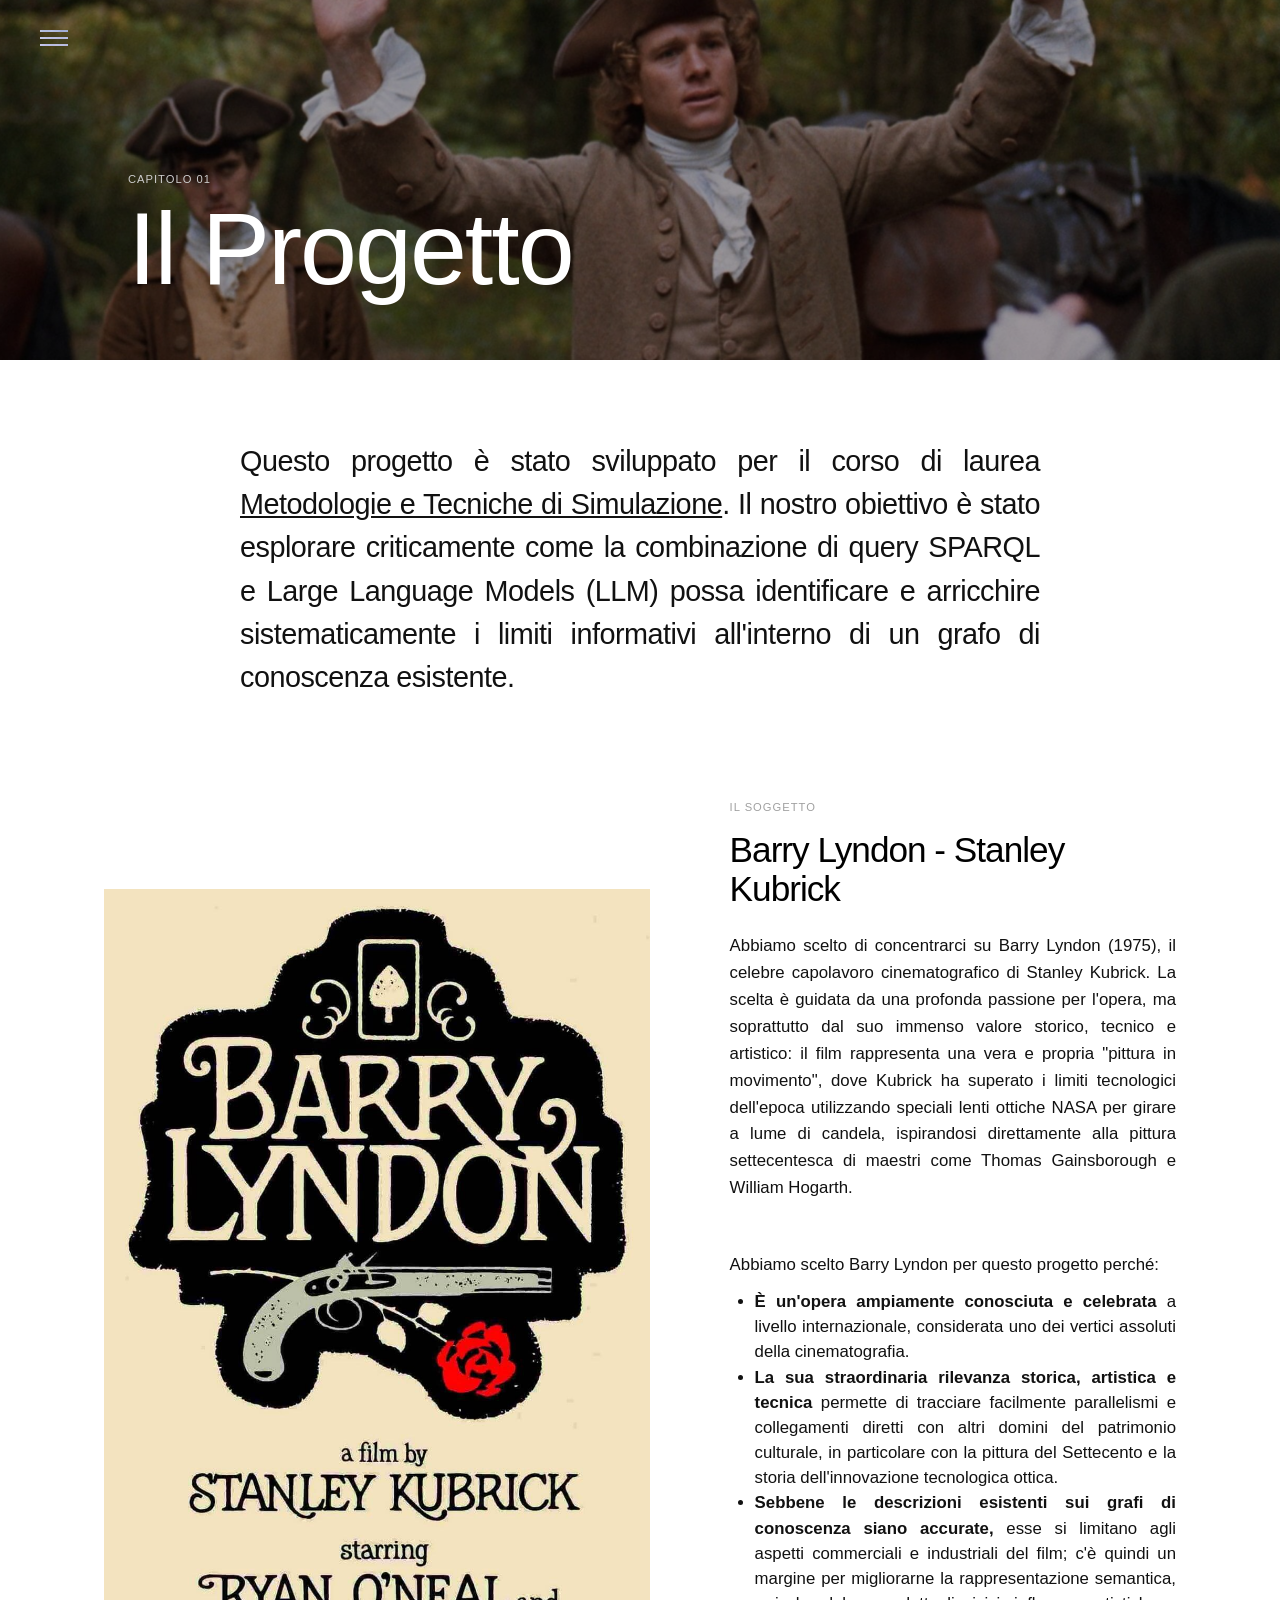
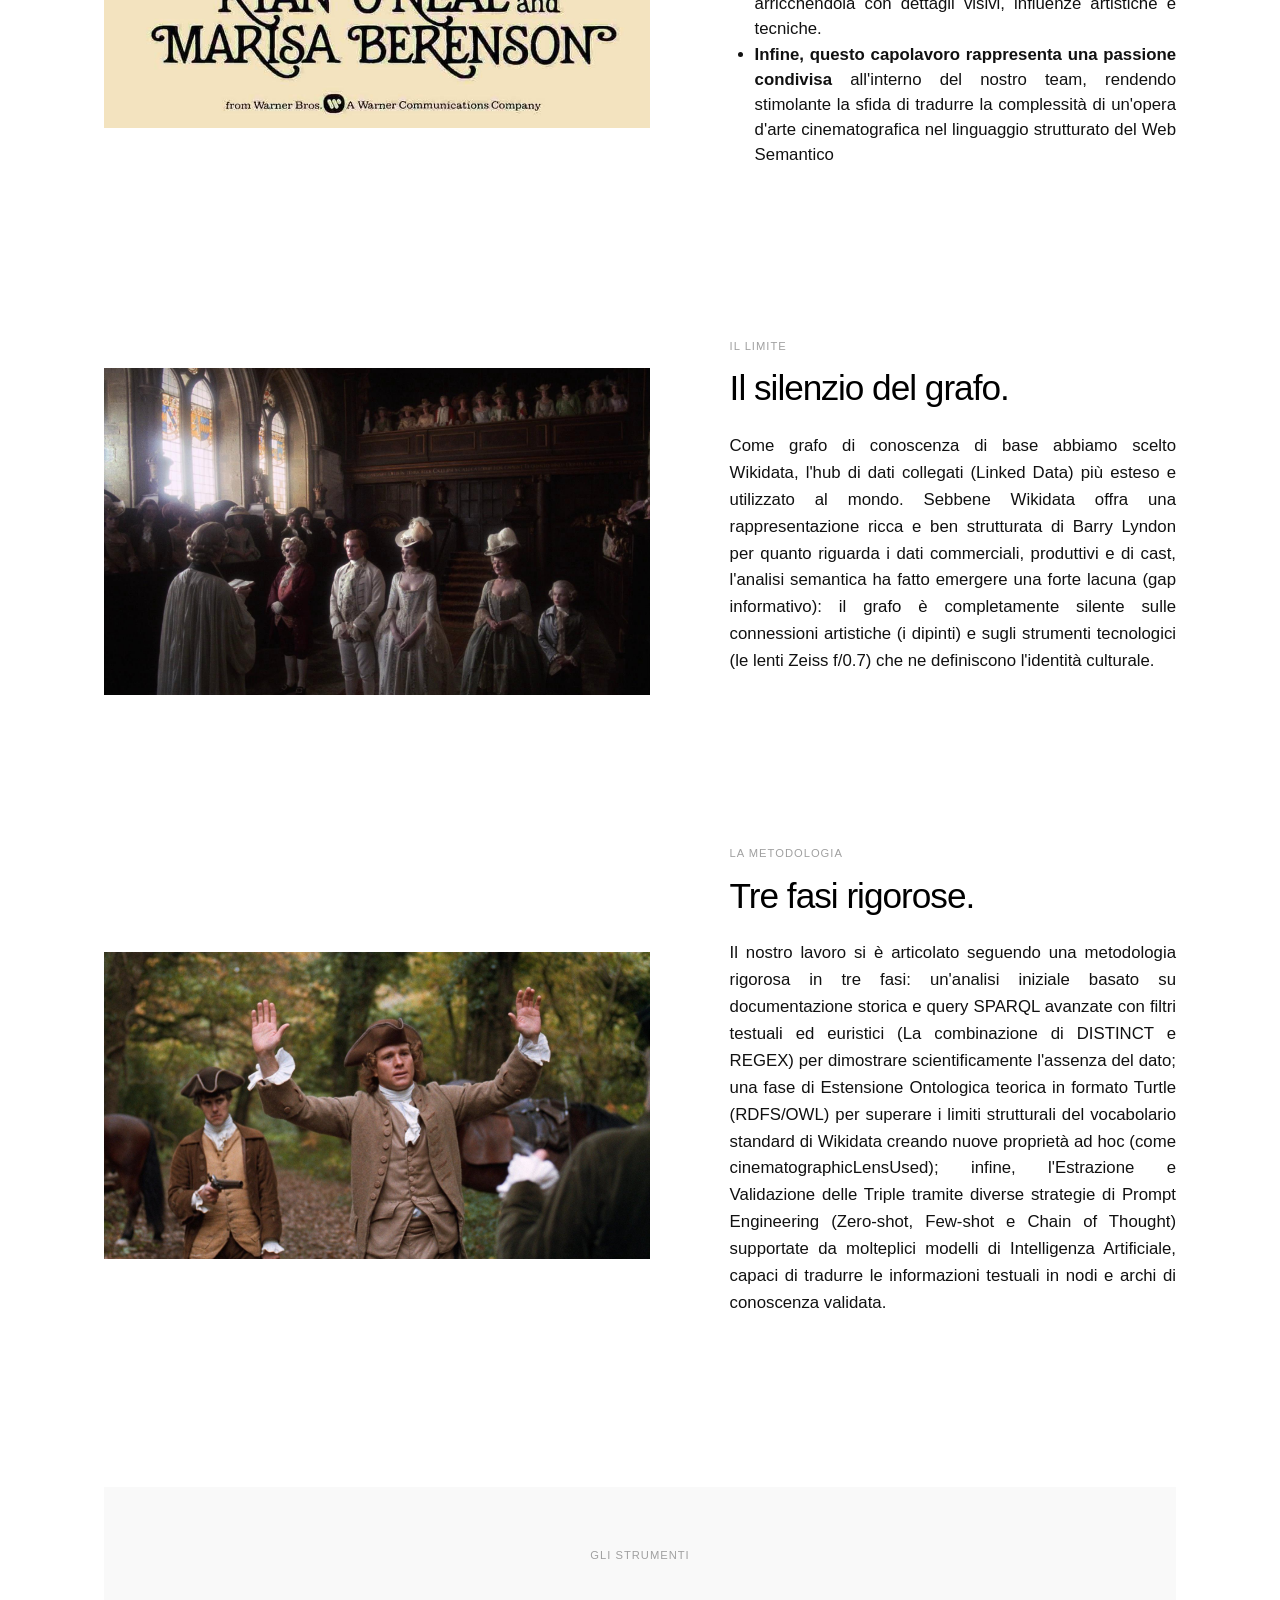
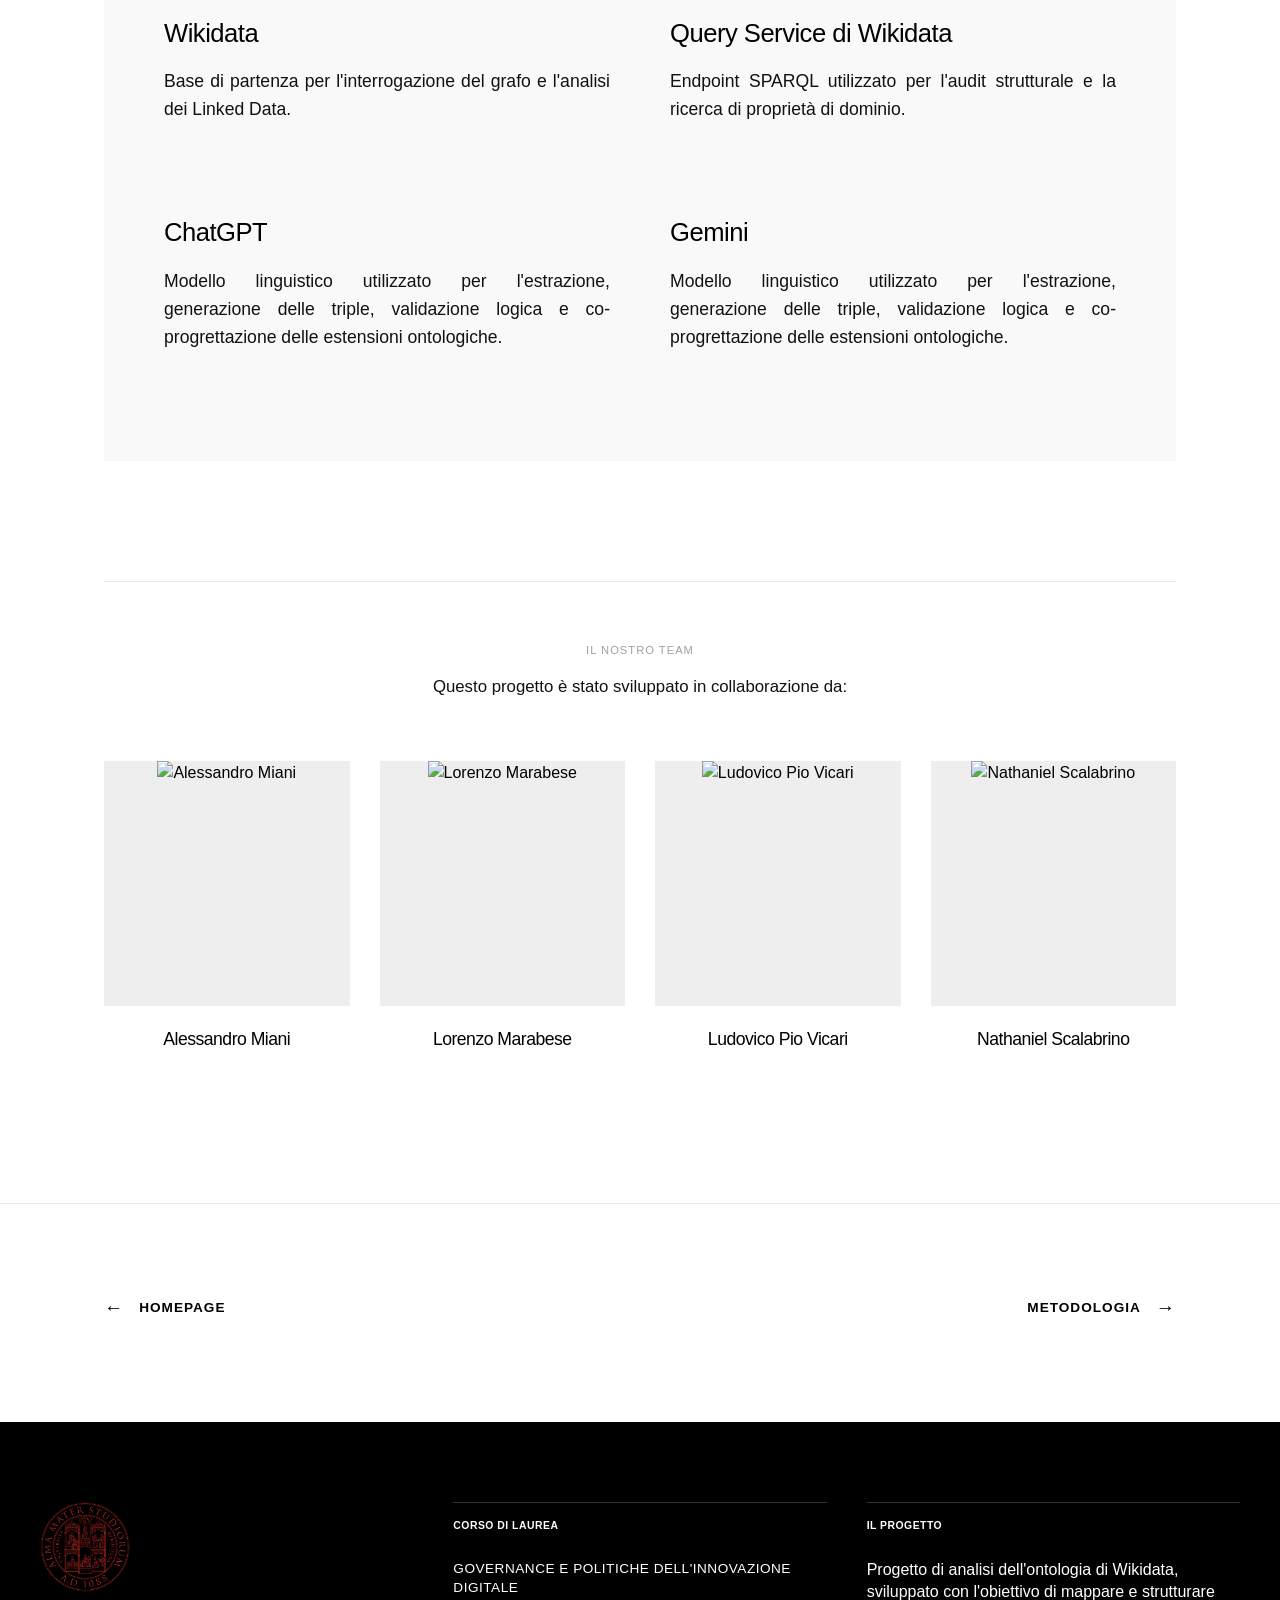
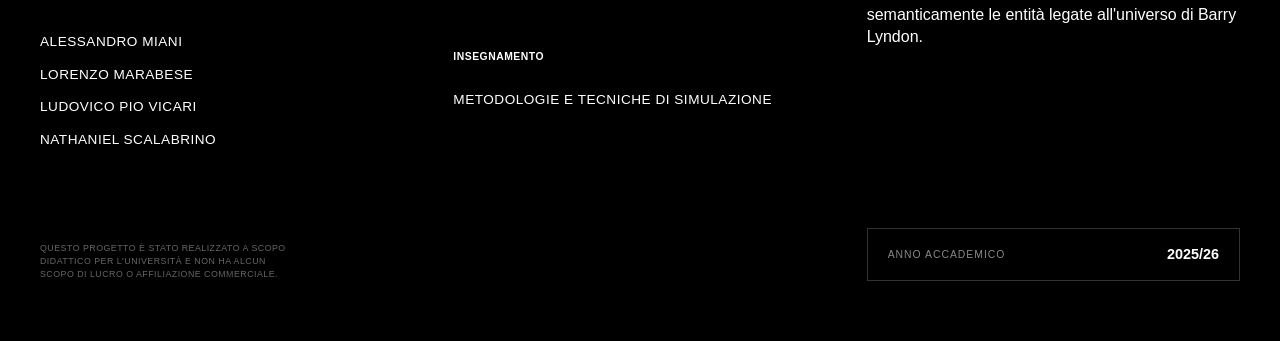
==== commit 2c1f03c6: "Add files via upload" ====
--- a/il-progetto.html
+++ b/il-progetto.html
@@ -134,28 +134,28 @@
                 <div class="team-grid">
                     <div class="team-member">
                         <div class="member-img-wrapper">
-                            <img src="img/faccia1.jpg" alt="Alessandro Miani">
+                            <img src="img/ale.jpg" alt="Alessandro Miani">
                         </div>
                         <h4 class="member-name">Alessandro Miani</h4>
                     </div>
                     
                     <div class="team-member">
                         <div class="member-img-wrapper">
-                            <img src="img/faccia2.jpg" alt="Lorenzo Marabese">
+                            <img src="img/lorenzo.jpg" alt="Lorenzo Marabese">
                         </div>
                         <h4 class="member-name">Lorenzo Marabese</h4>
                     </div>
 
                     <div class="team-member">
                         <div class="member-img-wrapper">
-                            <img src="img/faccia3.jpg" alt="Ludovico Pio Vicari">
+                            <img src="img/ludovico.jpeg" alt="Ludovico Pio Vicari">
                         </div>
                         <h4 class="member-name">Ludovico Pio Vicari</h4>
                     </div>
 
                     <div class="team-member">
                         <div class="member-img-wrapper">
-                            <img src="img/faccia4.jpg" alt="Nathaniel Scalabrino">
+                            <img src="img/nath.jpg" alt="Nathaniel Scalabrino">
                         </div>
                         <h4 class="member-name">Nathaniel Scalabrino</h4>
                     </div>
--- a/style.css
+++ b/style.css
@@ -837,7 +837,7 @@
     width: 100%;
     height: 100%;
     object-fit: cover;
-    filter: grayscale(100%); /* Trasforma le foto in bianco e nero (stile A24) */
+    /*filter: grayscale(100%);Trasforma le foto in bianco e nero (stile A24) */
     transition: filter 0.4s ease;
 }
 
@@ -1258,4 +1258,326 @@
     .step-number::before {
         content: 'STEP ';
     }
+}
+
+/* =========================================
+   INTERFACCIA GRAFICA CHAT SEMANTICA & CONFRONTI
+   ========================================= */
+
+/* Contenitore principale del flusso di chat */
+.chat-container {
+    max-width: 950px;
+    margin: 0 auto 40px auto;
+    display: flex;
+    flex-direction: column;
+    gap: 15px;
+}
+
+/* Regole base per le bolle della conversazione */
+.chat-bubble {
+    padding: 25px;
+    line-height: 1.5;
+    font-size: 1.15rem;
+    position: relative;
+    box-sizing: border-box;
+    text-align: justify;
+    word-spacing: -1px;
+}
+
+/* Bolla Utente (Domanda) */
+.chat-bubble.user {
+    background-color: #f4f4f4;
+    color: #000000;
+    align-self: flex-start;
+    width: 85%;
+    border-left: 3px solid #666;
+}
+
+/* Bolla Intelligenza Artificiale (Risposta) */
+.chat-bubble.ai {
+    background-color: #ffffff;
+    color: #000000;
+    border: 1px solid #eaeaea;
+    width: 100%;
+    margin-top: 5px;
+}
+
+/* Metadati della chat (In alto a sinistra di ogni messaggio) */
+.chat-meta {
+    display: block;
+    font-size: 0.75rem;
+    font-weight: 600;
+    letter-spacing: 1px;
+    text-transform: uppercase;
+    color: #888888;
+    margin-bottom: 12px;
+}
+
+/* Box per gli screenshot/placeholder grafici */
+.chat-media-box {
+    margin-top: 20px;
+    width: 100%;
+}
+
+.screen-placeholder {
+    background-color: #fcfcfc;
+    border: 1px dashed #cccccc;
+    color: #555555;
+    font-size: 0.8rem;
+    font-weight: 500;
+    letter-spacing: 0.5px;
+    padding: 15px;
+    text-align: center;
+    text-transform: uppercase;
+}
+
+/* Bottone minimale interattivo per il confronto avanzato */
+.toggle-comparison-btn {
+    margin-top: 25px;
+    background-color: #000000;
+    color: #ffffff;
+    border: 1px solid #000000;
+    padding: 12px 24px;
+    font-size: 0.8rem;
+    font-weight: 600;
+    letter-spacing: 1px;
+    text-transform: uppercase;
+    cursor: pointer;
+    transition: all 0.3s ease;
+    display: inline-block;
+}
+
+.toggle-comparison-btn:hover {
+    background-color: #ffffff;
+    color: #000000;
+}
+
+/* Pannello del Confronto avanzato (Inizialmente nascosto) */
+.comparison-panel {
+    display: none; /* Gestito via Javascript */
+    width: 100%;
+    background-color: #fafafa;
+    border: 1px solid #000000;
+    padding: 30px;
+    box-sizing: border-box;
+    margin-top: 15px;
+    margin-bottom: 25px;
+}
+
+.comparison-split {
+    display: flex;
+    justify-content: space-between;
+    gap: 30px;
+    margin-top: 20px;
+}
+
+.comp-box {
+    width: 50%;
+    display: flex;
+    flex-direction: column;
+}
+
+.comp-box h4 {
+    font-size: 0.85rem;
+    font-weight: 600;
+    letter-spacing: 0.5px;
+    text-transform: uppercase;
+    margin-top: 0;
+    margin-bottom: 15px;
+    color: #333;
+}
+
+/* Lato del codice nel confronto split-view */
+.comp-box.code-side pre {
+    background-color: #111111;
+    color: #00ff66;
+    font-family: 'Courier New', Courier, monospace;
+    padding: 20px;
+    margin: 0 0 15px 0;
+    font-size: 0.9rem;
+    overflow-x: auto;
+    line-height: 1.4;
+}
+
+.font-small {
+    font-size: 1.05rem !important;
+    line-height: 1.5 !important;
+}
+
+/* Responsive per la visualizzazione chat e split-view */
+@media (max-width: 768px) {
+    .chat-bubble.user {
+        width: 100%;
+    }
+    .comparison-split {
+        flex-direction: column;
+        gap: 25px;
+    }
+    .comp-box {
+        width: 100%;
+    }
+}
+
+/* =========================================
+   INTERFACCIA GRAFICA CHAT SEMANTICA & TAB
+   ========================================= */
+
+.chat-container {
+    max-width: 950px;
+    margin: 0 auto 40px auto;
+    display: flex;
+    flex-direction: column;
+    gap: 15px;
+}
+
+.chat-bubble {
+    padding: 25px;
+    line-height: 1.5;
+    font-size: 1.15rem;
+    position: relative;
+    box-sizing: border-box;
+    text-align: justify;
+    word-spacing: -1px;
+}
+
+.chat-bubble.user {
+    background-color: #f4f4f4;
+    color: #000000;
+    align-self: flex-start;
+    width: 85%;
+    border-left: 3px solid #666;
+}
+
+.chat-bubble.ai {
+    background-color: #ffffff;
+    color: #000000;
+    border: 1px solid #eaeaea;
+    width: 100%;
+    margin-top: 5px;
+}
+
+.chat-bubble.ai pre {
+    background-color: #111;
+    color: #00ff66;
+    padding: 15px;
+    overflow-x: auto;
+    font-family: 'Courier New', Courier, monospace;
+    font-size: 0.9rem;
+    margin-top: 15px;
+}
+
+.chat-bubble.ai code {
+    font-family: 'Courier New', Courier, monospace;
+    background-color: #f4f4f4;
+    padding: 2px 6px;
+    font-size: 0.95rem;
+    color: #c7254e;
+}
+
+.chat-meta {
+    display: block;
+    font-size: 0.75rem;
+    font-weight: 600;
+    letter-spacing: 1px;
+    text-transform: uppercase;
+    color: #888888;
+    margin-bottom: 12px;
+}
+
+/* BOX DELLE CORNICI PER LE FOTO FISICHE */
+.chat-media-box {
+    margin-top: 20px;
+    width: 100%;
+}
+
+.screen-placeholder {
+    background-color: #fbfbfb;
+    border: 1px dashed #bbbbbb;
+    color: #444444;
+    font-size: 0.85rem;
+    font-weight: 600;
+    letter-spacing: 1.5px;
+    padding: 25px;
+    text-align: center;
+    text-transform: uppercase;
+}
+
+/* INTERRUTTORI DI SCAMBIO DEL MODELLO (TABS) */
+.chat-toggle-wrapper {
+    display: flex;
+    justify-content: flex-start;
+    border-bottom: 2px solid #000;
+    margin-bottom: 10px;
+    gap: 5px;
+}
+
+.chat-toggle-btn {
+    background-color: transparent;
+    border: none;
+    padding: 12px 24px;
+    font-family: inherit;
+    font-size: 0.8rem;
+    font-weight: 600;
+    letter-spacing: 1px;
+    color: #999999;
+    cursor: pointer;
+    text-transform: uppercase;
+    transition: all 0.3s ease;
+    margin-bottom: -2px;
+    border-bottom: 2px solid transparent;
+}
+
+.chat-toggle-btn:hover {
+    color: #000000;
+}
+
+.chat-toggle-btn.active {
+    color: #000000;
+    border-bottom: 2px solid #000000;
+}
+
+/* Gestione degli Stati di Visualizzazione */
+.chat-view-group {
+    display: none;
+    flex-direction: column;
+    gap: 15px;
+    width: 100%;
+}
+
+.chat-view-group.active-view {
+    display: flex;
+}
+
+.font-small {
+    font-size: 1.05rem !important;
+    line-height: 1.5 !important;
+}
+
+@media (max-width: 768px) {
+    .chat-bubble.user {
+        width: 100%;
+    }
+    .chat-toggle-wrapper {
+        flex-direction: column;
+        border-bottom: none;
+    }
+    .chat-toggle-btn {
+        width: 100%;
+        text-align: left;
+        padding: 10px 5px;
+        border-bottom: 1px solid #eee;
+    }
+    .chat-toggle-btn.active {
+        border-bottom: 1px solid #000;
+    }
+}
+
+/* Stile per gli screenshot reali inseriti nella chat */
+.chat-screenshot {
+    width: 100%; /* Si allarga fino a riempire la bolla del messaggio */
+    height: auto; /* Mantiene le proporzioni originali della foto */
+    border: 1px solid #eaeaea; /* Un bordino sottile ed elegante */
+    border-radius: 4px; /* Arrotonda appena gli spigoli per integrarsi con l'interfaccia */
+    display: block;
+    box-shadow: 0 4px 10px rgba(0, 0, 0, 0.05); /* Leggerissima ombra per farla staccare dal fondo bianco */
 }
